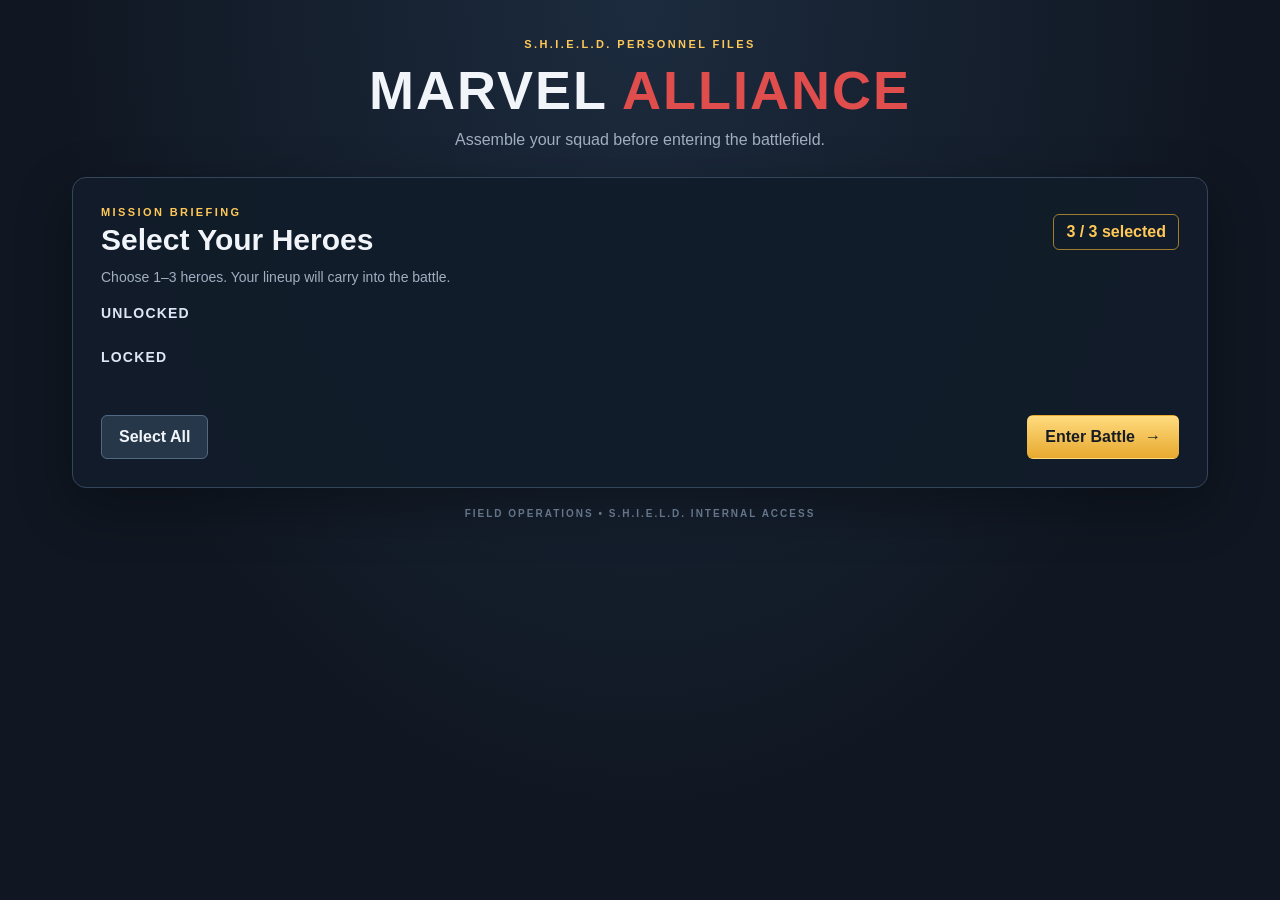
==== index.html @ 9858f9ce "Refresh character select styling cache" ====
<!DOCTYPE html>
<html lang="en">
<head>
  <meta charset="UTF-8">
  <meta name="viewport" content="width=device-width, initial-scale=1.0">
  <meta name="theme-color" content="#101722">
  <title>Marvel Alliance — Character Select</title>
  <link rel="stylesheet" href="select.css?v=20261029-practice-buttons">
  <script src="select.js?v=20261029-practice-buttons" defer></script>
</head>
<body>
  <main class="select-shell">
    <header class="select-header">
      <p class="eyebrow">S.H.I.E.L.D. PERSONNEL FILES</p>
      <h1>MARVEL <span>ALLIANCE</span></h1>
      <p class="subtitle">Assemble your squad before entering the battlefield.</p>
    </header>
    <section class="selection-panel" aria-labelledby="selectionTitle">
      <div class="selection-heading">
        <div><p class="eyebrow">MISSION BRIEFING</p><h2 id="selectionTitle">Select Your Heroes</h2></div>
        <p id="selectionCount" class="selection-count" aria-live="polite">3 / 3 selected</p>
      </div>
      <p class="instructions">Choose 1–3 heroes. Your lineup will carry into the battle.</p>
      <section class="character-section" aria-labelledby="unlockedTitle"><h3 id="unlockedTitle" class="character-section-title">Unlocked</h3><div id="unlockedCharacterGrid" class="character-grid"></div></section><section class="character-section locked-section" aria-labelledby="lockedTitle"><h3 id="lockedTitle" class="character-section-title">Locked</h3><div id="lockedCharacterGrid" class="character-grid"></div></section>
      <p id="selectionError" class="selection-error" role="alert"></p>
      <div class="launch-row">
        <button id="selectAllBtn" class="secondary-button" type="button">Select All</button>
        <button id="startBattleBtn" class="primary-button" type="button">Enter Battle <span aria-hidden="true">→</span></button>
      </div>
    </section>
    <footer>FIELD OPERATIONS • S.H.I.E.L.D. INTERNAL ACCESS</footer>
  </main>
</body>
</html>
---- select.css ----
:root { --bg:#101722; --border:#34465b; --text:#f1f5fa; --muted:#a0aec0; --gold:#ffc857; --blue:#4da3ff; }
* { box-sizing:border-box; }
body { margin:0; min-height:100vh; color:var(--text); background:radial-gradient(ellipse at top,#1c2b3e 0%,var(--bg) 65%); font-family:Arial,Helvetica,sans-serif; }
button { font:inherit; } button:focus-visible { outline:3px solid var(--gold); outline-offset:3px; }
.select-shell { width:min(1180px,100%); margin:0 auto; padding:30px 22px 18px; }
.select-header { text-align:center; margin:8px 0 28px; }
.eyebrow { margin:0 0 9px; color:var(--gold); font-size:11px; font-weight:800; letter-spacing:2.4px; }
h1 { margin:0; font-size:clamp(30px,6vw,54px); letter-spacing:2px; } h1 span { color:#e04d4d; }
.subtitle { margin:10px 0 0; color:var(--muted); }
.selection-panel { padding:clamp(16px,3vw,28px); background:rgba(18,28,42,.94); border:1px solid var(--border); border-radius:14px; box-shadow:0 18px 55px #0005; }
.selection-heading { display:flex; justify-content:space-between; align-items:center; gap:14px; } .selection-heading .eyebrow { margin-bottom:5px; }
h2 { margin:0; font-size:clamp(22px,4vw,30px); }
.selection-count { margin:0; padding:8px 12px; border:1px solid #a17b2e; border-radius:6px; color:var(--gold); font-weight:800; white-space:nowrap; }
.instructions { margin:12px 0 20px; color:var(--muted); font-size:14px; }
.character-grid { display:grid; grid-template-columns:repeat(4,minmax(0,1fr)); gap:16px; }
.character-card { min-width:0; padding:0; overflow:hidden; text-align:left; color:var(--text); background:#131d2a; border:2px solid #34465b; border-radius:10px; cursor:pointer; transition:border-color .16s,transform .16s,background .16s; }
.character-card:hover { transform:translateY(-3px); background:#1a293a; } .character-card.selected { border-color:var(--gold); box-shadow:0 0 0 1px #ffc85755,0 8px 25px #0003; }
.character-art { height:220px; display:flex; align-items:flex-end; justify-content:center; overflow:hidden; background:linear-gradient(180deg,#263a50,#111a27); }
.character-art img { width:100%; height:100%; object-fit:contain; object-position:center bottom; }
.character-art.portrait-missing:after { content:"S.H.I.E.L.D."; color:#647c97; font-size:26px; font-weight:900; align-self:center; }
.character-content { padding:15px; } .character-content h3 { margin:0; font-size:19px; }
.character-role { margin:5px 0 10px; color:var(--blue); font-size:12px; font-weight:700; }
.character-description { min-height:56px; margin:0 0 13px; color:#c3ceda; font-size:13px; line-height:1.45; }
.character-stats { display:grid; grid-template-columns:repeat(6,minmax(0,1fr)); gap:4px; padding:10px 0; border-top:1px solid #34465b; border-bottom:1px solid #34465b; }
.character-stats span { display:grid; gap:3px; text-align:center; } .character-stats small { color:var(--muted); font-size:9px; font-weight:800; } .character-stats b { font-size:14px; }
.selection-badge { display:block; margin-top:13px; color:var(--muted); font-size:10px; font-weight:900; letter-spacing:1px; } .character-card.selected .selection-badge { color:var(--gold); }
.selection-error { min-height:18px; margin:10px 0 0; color:#ff8585; font-size:13px; }
.launch-row { display:flex; justify-content:space-between; gap:12px; margin-top:8px; }
.primary-button,.secondary-button { display:inline-flex; justify-content:center; align-items:center; gap:10px; min-height:44px; padding:11px 17px; border:1px solid transparent; border-radius:6px; font-weight:800; text-decoration:none; cursor:pointer; }
.primary-button { color:#171c24; background:linear-gradient(180deg,#ffdb7e,#e7a92f); } .primary-button:hover:not(:disabled) { filter:brightness(1.08); } .primary-button:disabled { opacity:.45; cursor:not-allowed; }
.secondary-button { color:var(--text); background:#26374a; border-color:#526982; } .secondary-button:hover { background:#30465d; }
footer { margin:20px 0 0; color:#64758a; font-size:10px; font-weight:700; letter-spacing:2px; text-align:center; }
@media(max-width:760px) { .select-shell { padding:20px 12px 14px; } .character-grid { grid-template-columns:1fr; gap:12px; } .character-card { display:grid; grid-template-columns:minmax(105px,34%) minmax(0,1fr); } .character-art { height:100%; min-height:230px; } .character-content { padding:12px; } .character-content h3 { font-size:17px; } .character-description { min-height:0; font-size:12px; } .selection-heading { align-items:flex-start; flex-direction:column; } }
@media(prefers-reduced-motion:reduce) { .character-card { transition:none; } }


/* Compact portrait-only character selection cards. */
.character-grid {
  align-items: start;
}
.character-card {
  display: flex;
  flex-direction: column;
  text-align: center;
}
.character-art {
  width: 100%;
  height: auto;
  aspect-ratio: 1 / 1;
  min-height: 0;
  flex: 0 0 auto;
}
.character-content {
  width: 100%;
  padding: 9px 6px;
}
.character-content h3 {
  margin: 0;
  font-size: 15px;
  line-height: 1.2;
  overflow-wrap: anywhere;
}
@media (max-width: 760px) {
  .select-shell {
    padding: 12px 6px 12px;
  }
  .selection-panel {
    padding: 10px 6px;
  }
  .character-grid {
    grid-template-columns: repeat(5, minmax(0, 1fr));
    gap: 5px;
  }
  .character-card {
    border-width: 1px;
    border-radius: 5px;
  }
  .character-content {
    padding: 5px 2px;
  }
  .character-content h3 {
    font-size: clamp(8px, 2.6vw, 11px);
    line-height: 1.15;
  }
}


/* Character portrait framing and unlocked/locked sections. */
.character-section { margin-top: 18px; }
.character-section-title {
  margin: 0 0 10px;
  color: #dce8f5;
  font-size: 14px;
  font-weight: 800;
  letter-spacing: 1.2px;
  text-transform: uppercase;
}
.character-card {
  overflow: visible;
  gap: 0;
  padding: 0;
  background: transparent;
  border: 0;
  border-radius: 0;
  box-shadow: none;
}
.character-card:hover { background: transparent; }
.character-card.selected { background: transparent; box-shadow: none; }
.character-art {
  aspect-ratio: 1 / 1;
  border: 2px solid #34465b;
  border-radius: 6px;
  background: radial-gradient(circle, #34445b, #1a2635 72%);
}
.character-card.selected .character-art {
  border-color: var(--gold);
  box-shadow: 0 0 0 1px #ffc85755, 0 0 12px #ffc85733;
}
.character-art img {
  object-fit: cover;
  object-position: center 24%;
  transform: scale(1.3);
  transform-origin: center 28%;
}
.character-content {
  padding: 7px 2px 2px;
}
.character-content h3 {
  font-size: 14px;
  line-height: 1.2;
}
.locked-section .character-grid {
  min-height: 4px;
}
@media (max-width: 760px) {
  .character-section { margin-top: 14px; }
  .character-section-title { margin-bottom: 7px; font-size: 11px; }
  .character-art { border-width: 1px; border-radius: 4px; }
  .character-art img { transform: scale(1.3); }
  .character-content { padding: 5px 1px 2px; }
  .character-content h3 { font-size: clamp(8px, 2.6vw, 11px); }
}


/* Reframe the crop toward the top of each portrait so faces are centered. */
.character-art img {
  object-position: center top !important;
  transform: scale(1.3) !important;
  transform-origin: center top !important;
}
@media (max-width: 760px) {
  .character-art img {
    object-position: center top !important;
    transform: scale(1.3) !important;
    transform-origin: center top !important;
  }
}


/* Individual portrait framing corrections for character select. */
.character-art img.portrait-elektra {
  transform: translateX(14%) scale(1.3) !important;
}
.character-art img.portrait-hawkeye {
  transform: translateY(-10%) scale(1.3) !important;
}
.character-art img.portrait-punisher {
  transform: translateY(-5%) scale(1.3) !important;
}

/* Individually framed portraits based on the face locations in the source artwork. */
.character-art img.portrait-phil { transform: translateY(14%) scale(1.3) !important; }
.character-art img.portrait-bruiser { transform: translateY(12%) scale(1.3) !important; }
.character-art img.portrait-blackwidow { transform: translateY(15%) scale(1.3) !important; }
.character-art img.portrait-beta-ray-bill { transform: translateY(12%) scale(1.3) !important; }
.character-art img.portrait-elektra { transform: translate(14%, 12%) scale(1.3) !important; }
.character-art img.portrait-daredevil { transform: translateY(10%) scale(2) !important; }
.character-art img.portrait-captainamerica { transform: translateY(13%) scale(1.3) !important; }


/* Practice battle choices below the main launch button. */
.practice-row {
  display: flex;
  gap: 10px;
  margin-top: 10px;
}
.practice-button {
  flex: 1 1 0;
  min-width: 0;
  text-align: center;
}
@media (max-width: 480px) {
  .practice-row { gap: 6px; }
  .practice-button { padding: 10px 6px; font-size: 12px; }
}
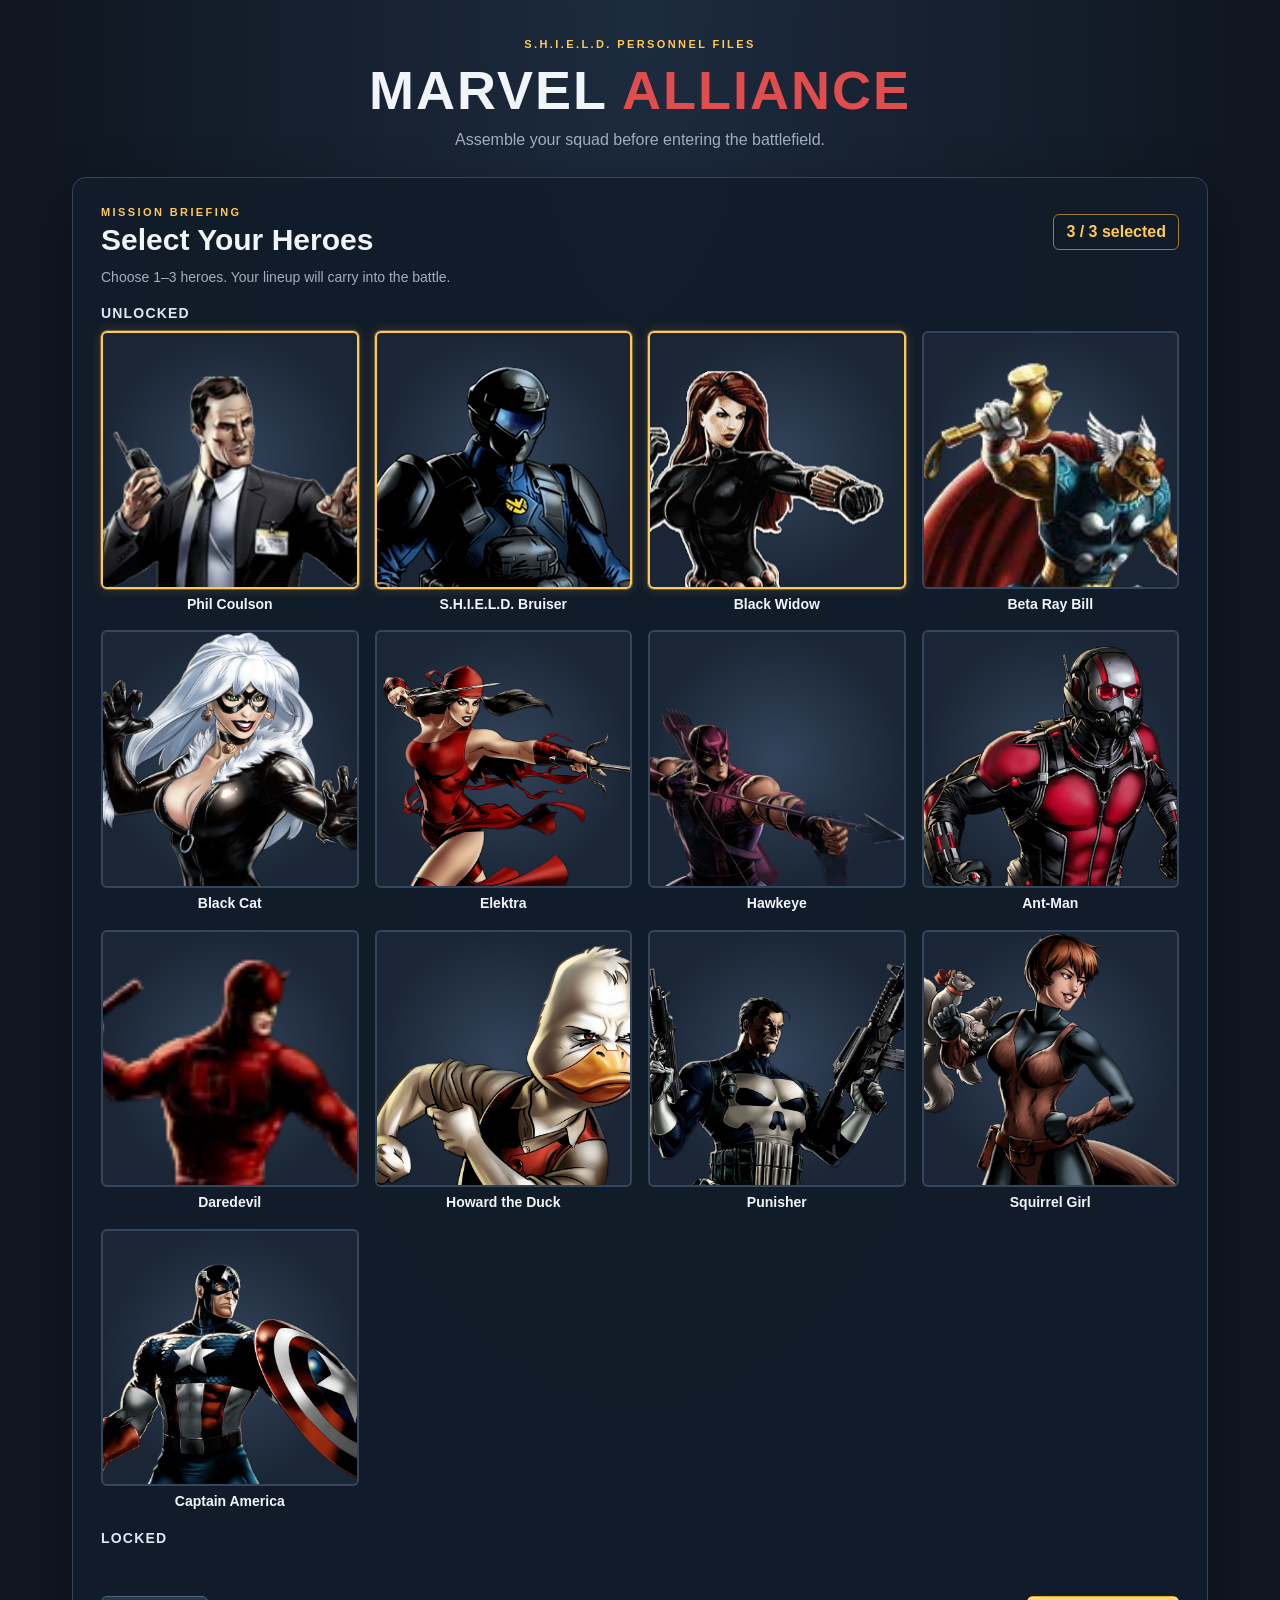
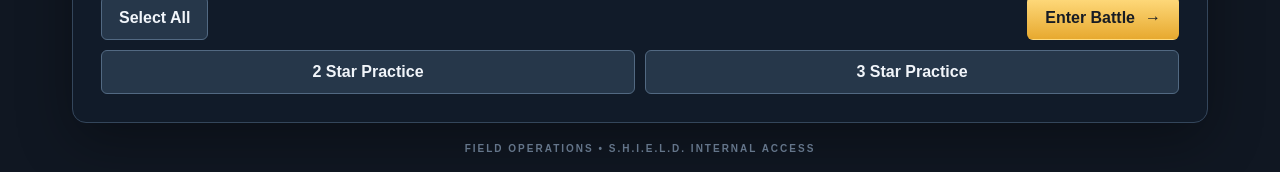
==== commit 8266a350: "Add practice battle buttons to character select" ====
--- a/index.html
+++ b/index.html
@@ -27,6 +27,10 @@
         <button id="selectAllBtn" class="secondary-button" type="button">Select All</button>
         <button id="startBattleBtn" class="primary-button" type="button">Enter Battle <span aria-hidden="true">→</span></button>
       </div>
+      <div class="practice-row" aria-label="Practice battles">
+        <button id="practice2StarBtn" class="secondary-button practice-button" type="button">2 Star Practice</button>
+        <button id="practice3StarBtn" class="secondary-button practice-button" type="button">3 Star Practice</button>
+      </div>
     </section>
     <footer>FIELD OPERATIONS • S.H.I.E.L.D. INTERNAL ACCESS</footer>
   </main>
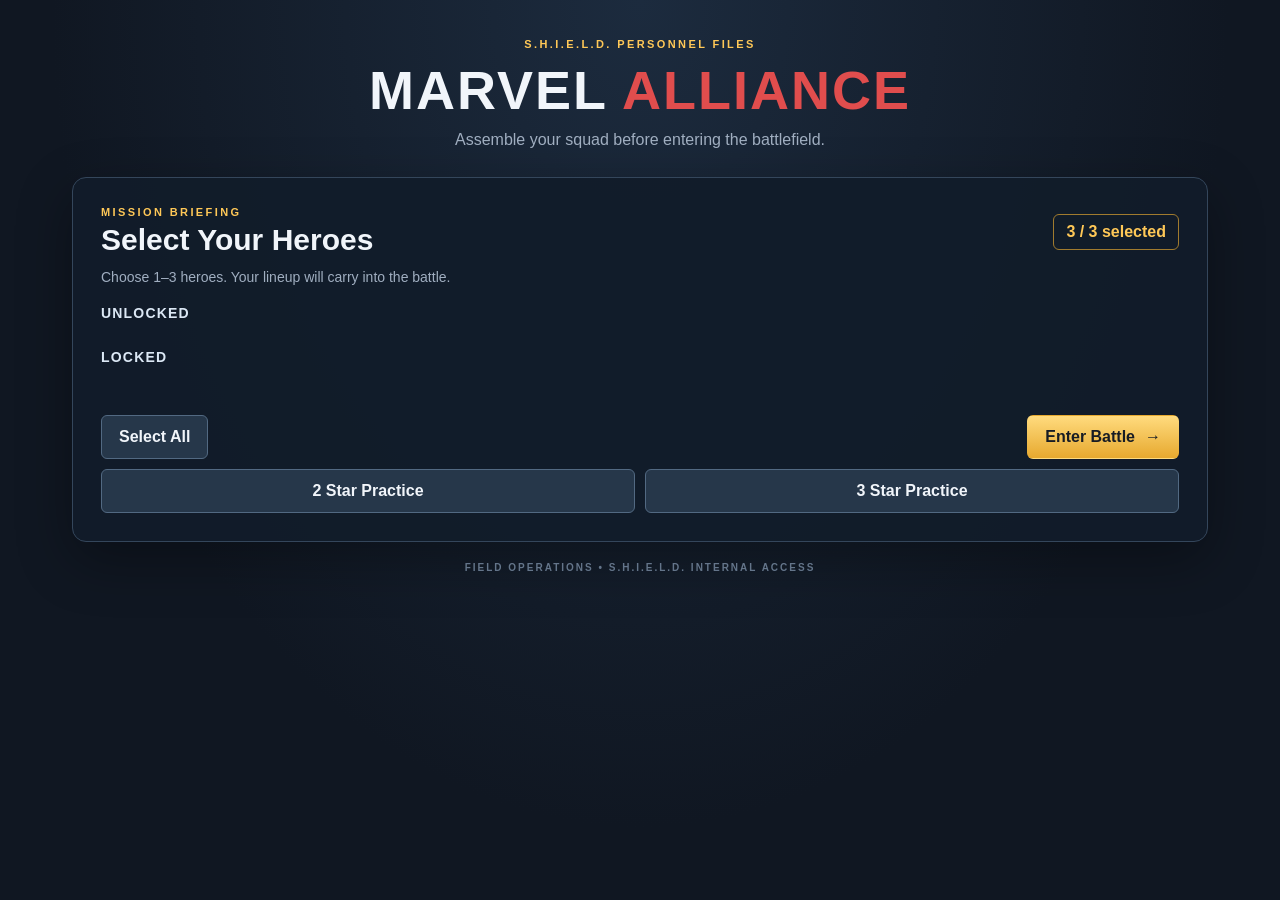
==== commit e8fa7f2e: "Refresh character selection assets for new roster" ====
--- a/index.html
+++ b/index.html
@@ -5,8 +5,8 @@
   <meta name="viewport" content="width=device-width, initial-scale=1.0">
   <meta name="theme-color" content="#101722">
   <title>Marvel Alliance — Character Select</title>
-  <link rel="stylesheet" href="select.css?v=20261029-practice-buttons">
-  <script src="select.js?v=20261029-practice-buttons" defer></script>
+  <link rel="stylesheet" href="select.css?v=20261029-new-roster">
+  <script src="select.js?v=20261029-new-roster" defer></script>
 </head>
 <body>
   <main class="select-shell">
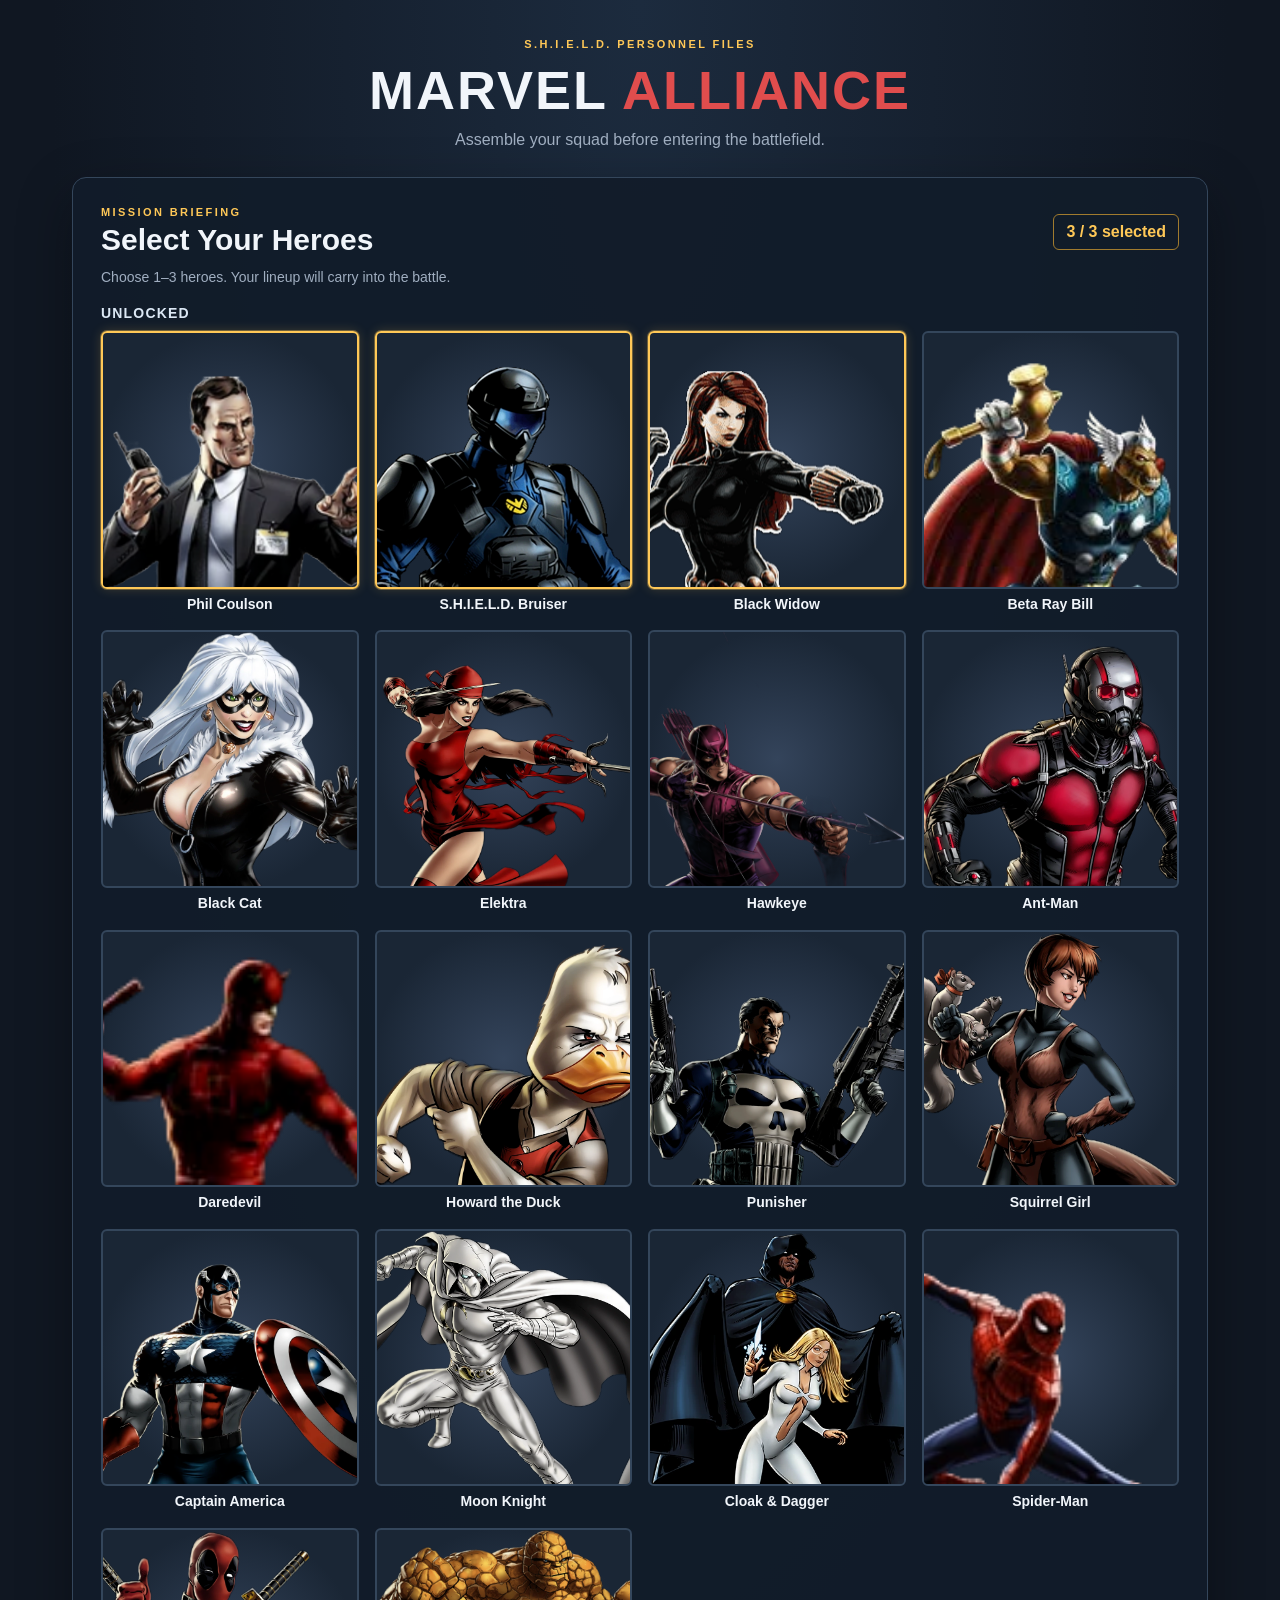
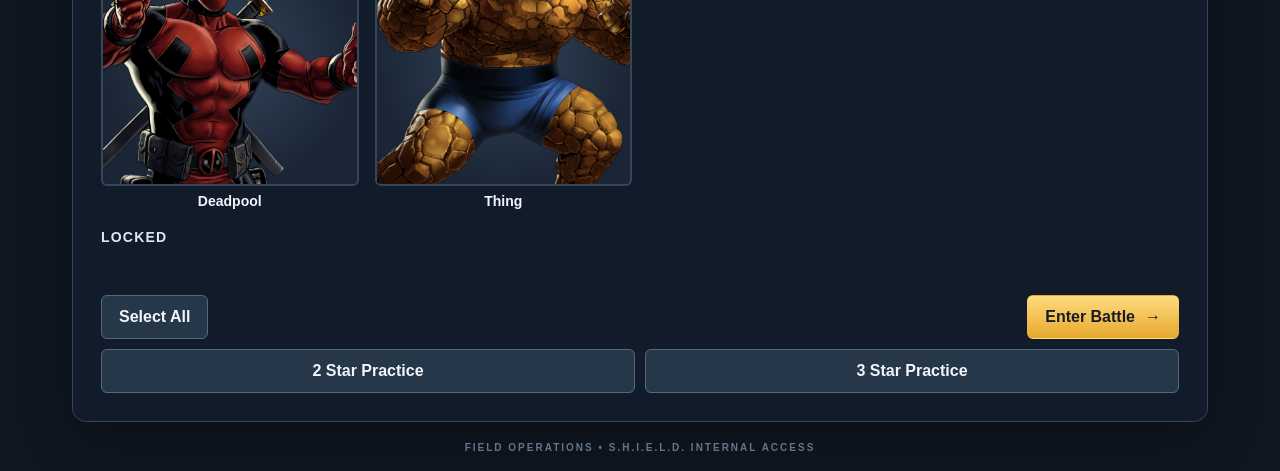
==== commit 15f9d42c: "Refresh character selection script cache" ====
--- a/index.html
+++ b/index.html
@@ -5,8 +5,8 @@
   <meta name="viewport" content="width=device-width, initial-scale=1.0">
   <meta name="theme-color" content="#101722">
   <title>Marvel Alliance — Character Select</title>
-  <link rel="stylesheet" href="select.css?v=20261029-new-roster">
-  <script src="select.js?v=20261029-new-roster" defer></script>
+  <link rel="stylesheet" href="select.css?v=20261029-roster-syntax-fix">
+  <script src="select.js?v=20261029-roster-syntax-fix" defer></script>
 </head>
 <body>
   <main class="select-shell">
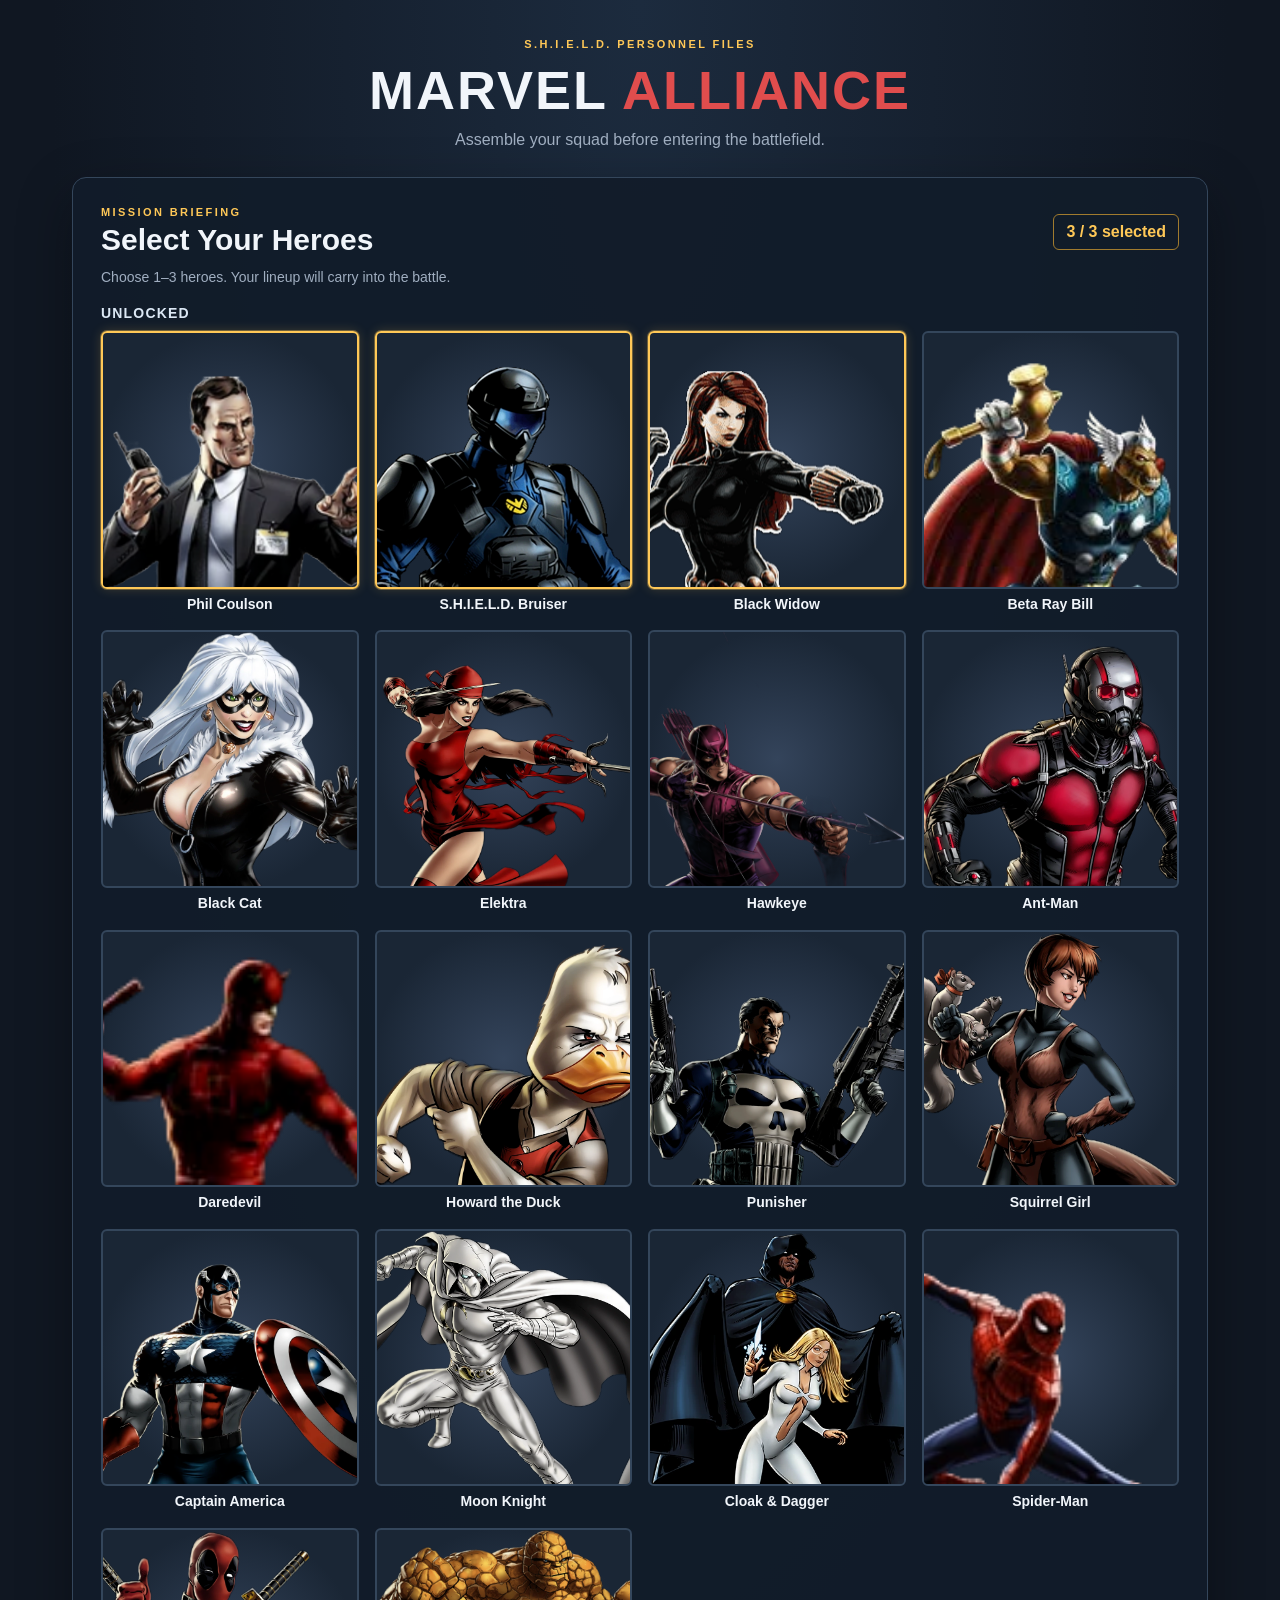
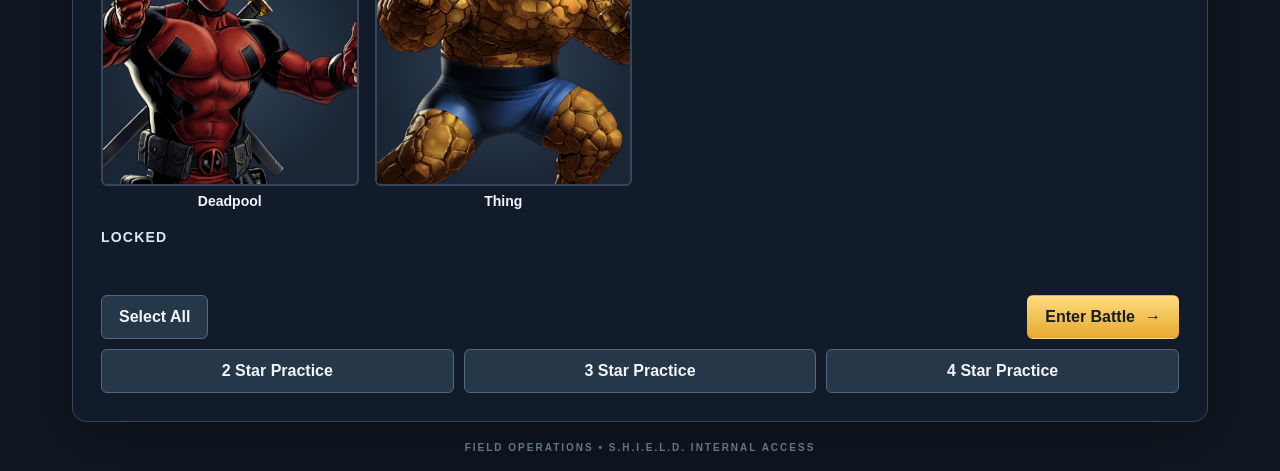
==== commit 8d56e355: "Add 4-star practice button and refresh selection cache" ====
--- a/index.html
+++ b/index.html
@@ -5,7 +5,7 @@
   <meta name="viewport" content="width=device-width, initial-scale=1.0">
   <meta name="theme-color" content="#101722">
   <title>Marvel Alliance — Character Select</title>
-  <link rel="stylesheet" href="select.css?v=20261029-roster-syntax-fix">
+  <link rel="stylesheet" href="select.css?v=20261029-four-star-practice">
   <script src="select.js?v=20261029-roster-syntax-fix" defer></script>
 </head>
 <body>
@@ -30,6 +30,7 @@
       <div class="practice-row" aria-label="Practice battles">
         <button id="practice2StarBtn" class="secondary-button practice-button" type="button">2 Star Practice</button>
         <button id="practice3StarBtn" class="secondary-button practice-button" type="button">3 Star Practice</button>
+        <button id="practice4StarBtn" class="secondary-button practice-button" type="button">4 Star Practice</button>
       </div>
     </section>
     <footer>FIELD OPERATIONS • S.H.I.E.L.D. INTERNAL ACCESS</footer>
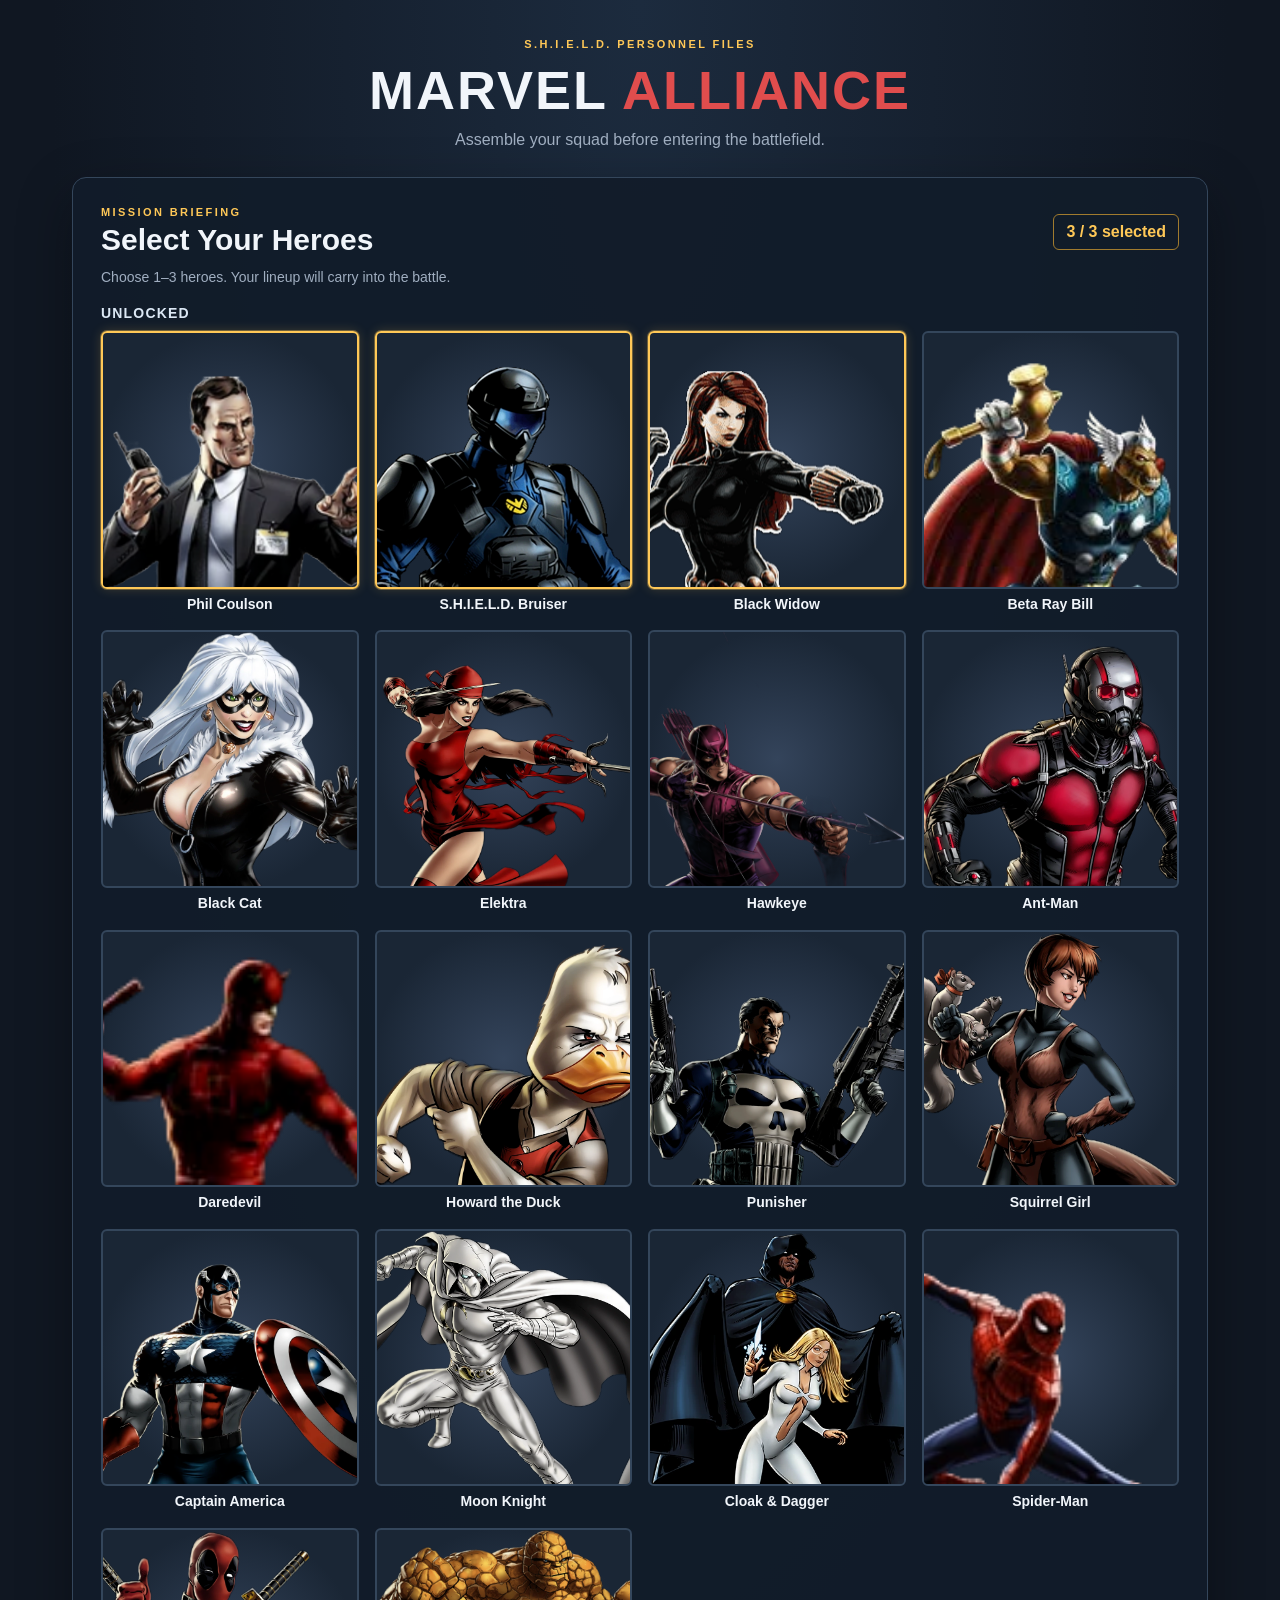
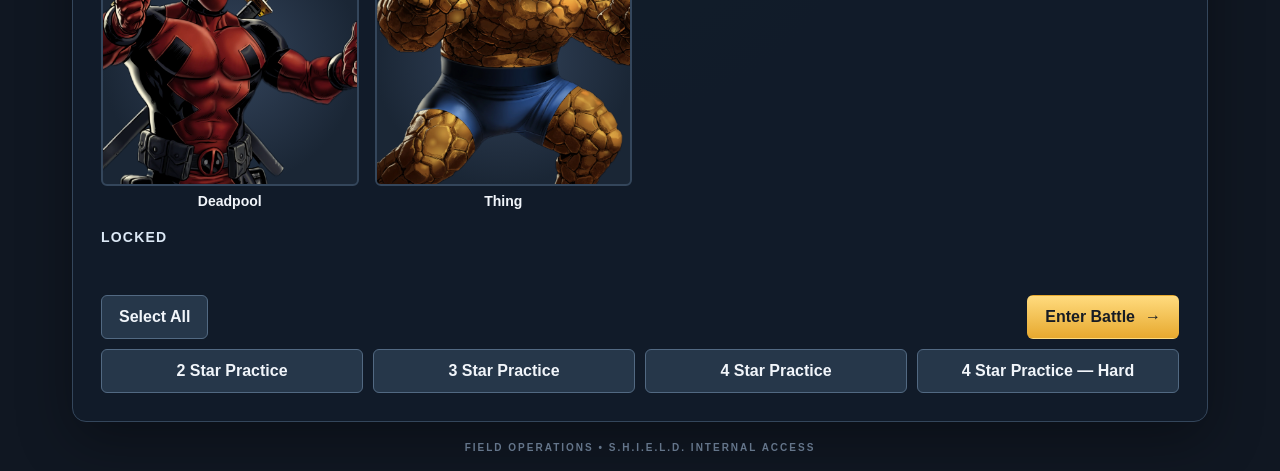
==== commit e0212d63: "Add hard four-star practice button" ====
--- a/index.html
+++ b/index.html
@@ -5,8 +5,8 @@
   <meta name="viewport" content="width=device-width, initial-scale=1.0">
   <meta name="theme-color" content="#101722">
   <title>Marvel Alliance — Character Select</title>
-  <link rel="stylesheet" href="select.css?v=20261029-four-star-practice">
-  <script src="select.js?v=20261029-roster-syntax-fix" defer></script>
+  <link rel="stylesheet" href="select.css?v=20261029-four-star-hard-practice">
+  <script src="select.js?v=20261029-four-star-hard-practice" defer></script>
 </head>
 <body>
   <main class="select-shell">
@@ -31,6 +31,7 @@
         <button id="practice2StarBtn" class="secondary-button practice-button" type="button">2 Star Practice</button>
         <button id="practice3StarBtn" class="secondary-button practice-button" type="button">3 Star Practice</button>
         <button id="practice4StarBtn" class="secondary-button practice-button" type="button">4 Star Practice</button>
+        <button id="practice4StarHardBtn" class="secondary-button practice-button" type="button">4 Star Practice — Hard</button>
       </div>
     </section>
     <footer>FIELD OPERATIONS • S.H.I.E.L.D. INTERNAL ACCESS</footer>
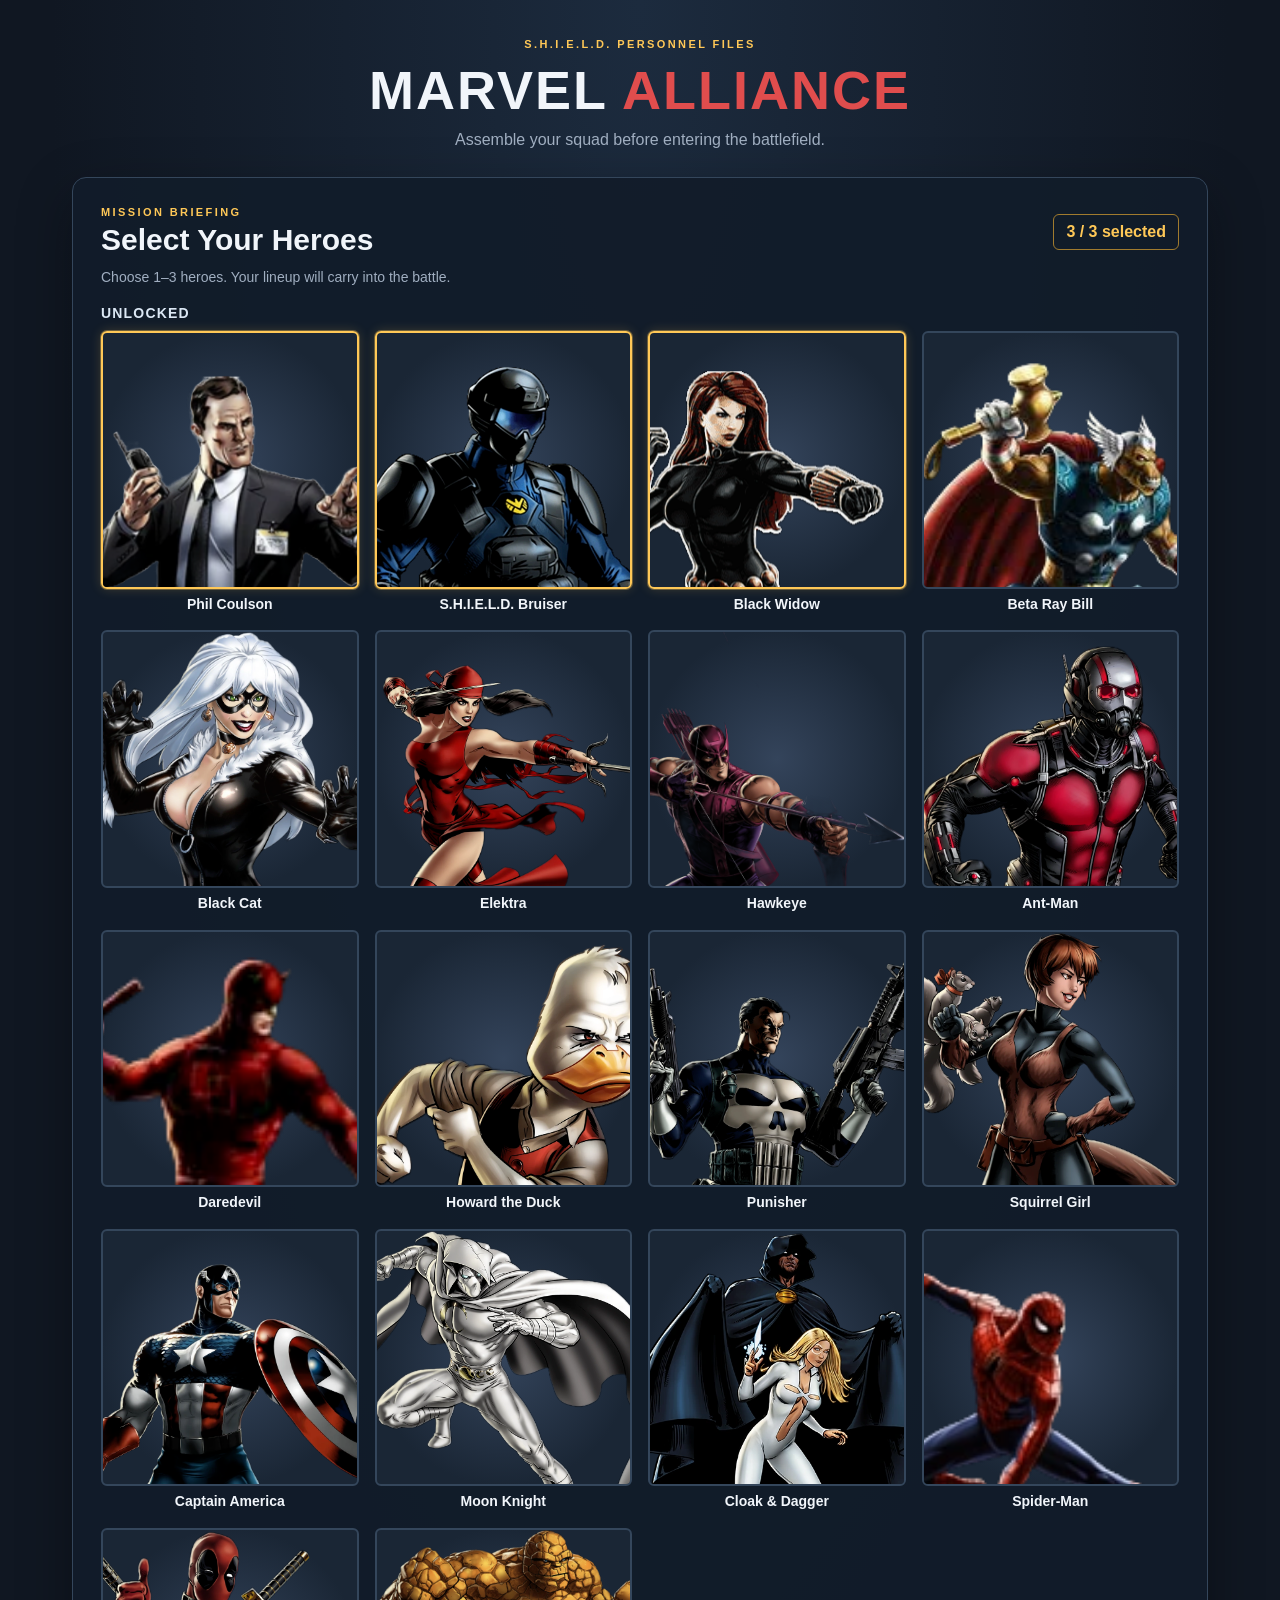
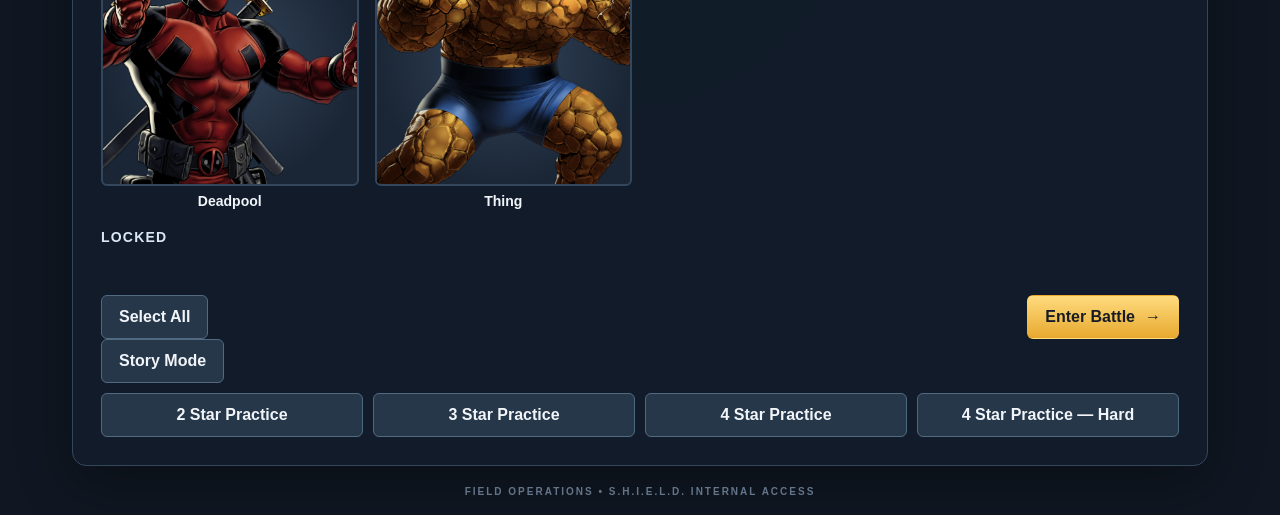
==== commit 4b713922: "Add Story Mode button to character select" ====
--- a/index.html
+++ b/index.html
@@ -5,8 +5,8 @@
   <meta name="viewport" content="width=device-width, initial-scale=1.0">
   <meta name="theme-color" content="#101722">
   <title>Marvel Alliance — Character Select</title>
-  <link rel="stylesheet" href="select.css?v=20261029-four-star-hard-practice">
-  <script src="select.js?v=20261029-four-star-hard-practice" defer></script>
+  <link rel="stylesheet" href="select.css?v=20261101-story-mode">
+  <script src="select.js?v=20261101-story-mode" defer></script>
 </head>
 <body>
   <main class="select-shell">
@@ -27,6 +27,7 @@
         <button id="selectAllBtn" class="secondary-button" type="button">Select All</button>
         <button id="startBattleBtn" class="primary-button" type="button">Enter Battle <span aria-hidden="true">→</span></button>
       </div>
+      <div class="story-mode-row"><button id="storyModeBtn" class="secondary-button story-mode-button" type="button">Story Mode</button></div>
       <div class="practice-row" aria-label="Practice battles">
         <button id="practice2StarBtn" class="secondary-button practice-button" type="button">2 Star Practice</button>
         <button id="practice3StarBtn" class="secondary-button practice-button" type="button">3 Star Practice</button>
